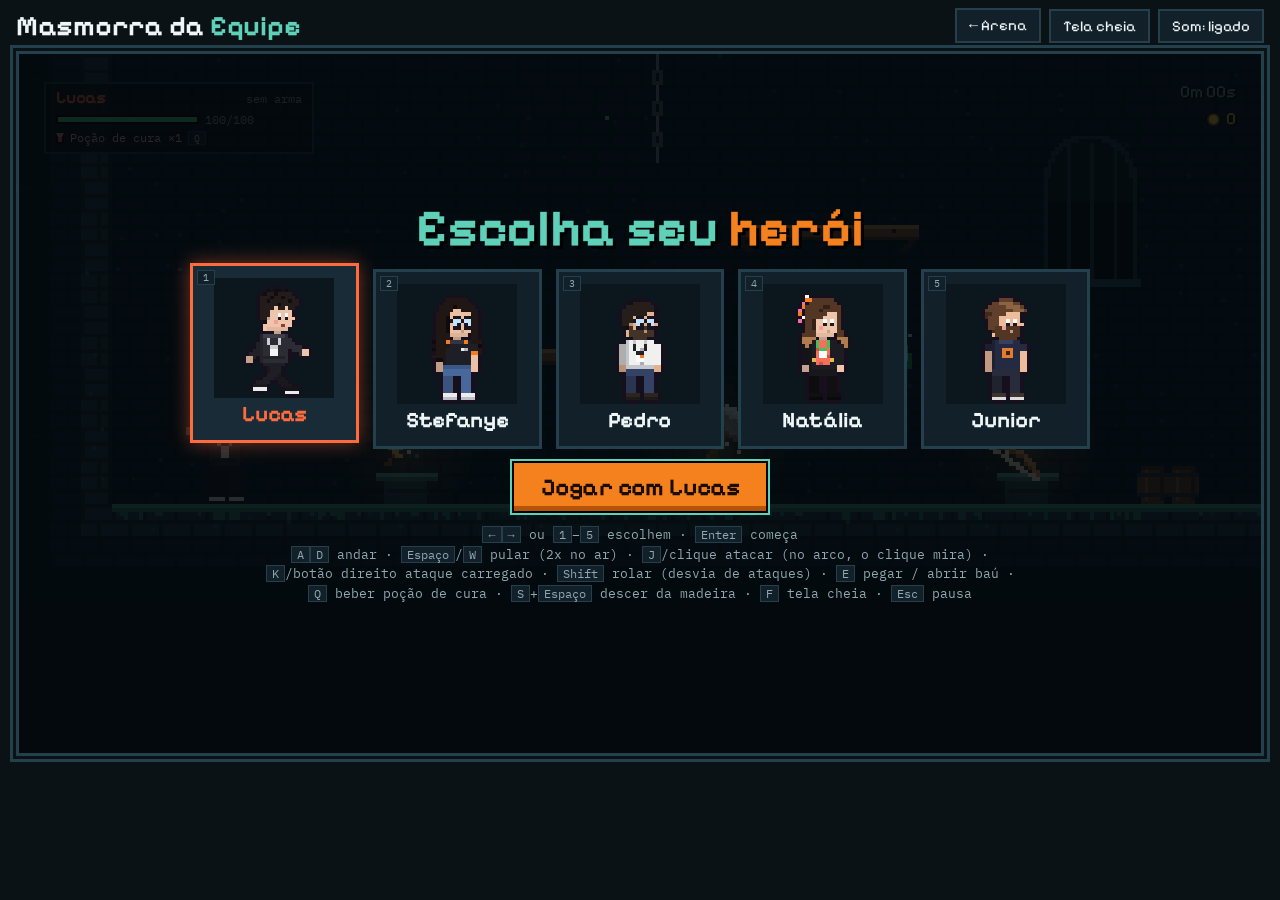
==== deadcells/index.html @ 6c6c20ed "Masmorra: um mapa por bioma e projeto dividido em arquivos - Cada bioma (Masmorra, Lojinha, Esgoto T" ====
<!doctype html>
<html lang="pt-BR">
<head>
<meta charset="utf-8">
<meta name="viewport" content="width=device-width, initial-scale=1">
<title>Masmorra da Equipe</title>
<link rel="stylesheet" href="../shared/fonts.css">
<link rel="stylesheet" href="estilo.css">
</head>
<body>
<div class="wrap">
  <header>
    <h1>Masmorra da <span>Equipe</span></h1>
    <nav>
      <a class="back" href="../arena.html">← Arena</a>
      <button class="icon-btn" id="fs">Tela cheia</button>
      <button class="icon-btn" id="snd" aria-pressed="true">Som: ligado</button>
    </nav>
  </header>

  <div class="stage" id="stage">
    <canvas id="view" width="960" height="540"></canvas>
    <div class="hud" id="hud">
      <div class="plate" id="plate">
        <div class="prow"><b id="hName">Lucas</b><small id="hWeapon">sem arma</small></div>
        <div class="hprow"><div class="php" id="hpBar"><i id="hpFill"></i></div><small id="hpNum">100/100</small></div>
        <div class="pot" id="pot"></div>
      </div>
      <div class="tip" id="tip" hidden><b id="tipName"></b><span id="tipDesc"></span><div class="tstats" id="tipStats"></div><span class="theavy" id="tipHeavy"></span><span class="theavy" id="tipNote"></span><em><kbd>E</kbd> <span id="tipAct">pegar</span></em></div>
      <div class="timer" id="timer">0m 00s</div>
      <div class="testBadge" id="testBadge" hidden>Modo teste</div>
      <div class="scrollPop" id="scrollPop" hidden>
        <b>Pergaminho de Poder</b>
        <span class="sline">Vida máxima +20% <i id="scrollHp"></i></span>
        <span class="sline">Dano ×1,5 <i id="scrollDmg"></i></span>
        <small>o poder é do herói: vale para qualquer arma</small>
      </div>
      <div class="coins" id="coins"><b></b><span id="coinN">0</span></div>
      <div class="overlay" id="titleScreen">
        <h2>Escolha seu <span>herói</span></h2>
        <div class="picks" id="picks"></div>
        <button id="startBtn">Jogar</button>
        <p class="dim pickHint"><kbd>←</kbd><kbd>→</kbd> ou <kbd>1</kbd>–<kbd>5</kbd> escolhem · <kbd>Enter</kbd> começa<br><kbd>A</kbd><kbd>D</kbd> andar · <kbd>Espaço</kbd>/<kbd>W</kbd> pular (2x no ar) · <kbd>J</kbd>/clique atacar (no arco, o clique mira) · <kbd>K</kbd>/botão direito ataque carregado · <kbd>Shift</kbd> rolar (desvia de ataques) · <kbd>E</kbd> pegar / abrir baú · <kbd>Q</kbd> beber poção de cura · <kbd>S</kbd>+<kbd>Espaço</kbd> descer da madeira · <kbd>F</kbd> tela cheia · <kbd>Esc</kbd> pausa</p>
      </div>
      <div class="overlay" id="pauseScreen" hidden>
        <h2>Pausado</h2>
        <div class="row"><button id="resumeBtn">Continuar</button><button class="ghost" id="restartBtn">Recomeçar</button><button class="ghost" id="pauseHeroBtn">Trocar herói</button><button class="ghost test" id="testBtn">Teste</button></div>
        <p class="dim"><kbd>Esc</kbd> volta ao jogo</p>
      </div>
      <div class="overlay" id="testScreen" hidden>
        <h2>Ambiente de <span>teste</span></h2>
        <p class="dim">Escolha para onde ir. Você leva a arma atual e tem moedas infinitas nas lojas.</p>
        <p class="tlabel">Biomas</p>
        <div class="row" id="testBiomes"></div>
        <p class="tlabel">Lojas</p>
        <div class="row" id="testShops"></div>
        <div class="row"><button class="ghost" id="testBackBtn">Voltar</button></div>
        <p class="dim"><kbd>Esc</kbd> volta ao menu</p>
      </div>
      <div class="overlay" id="deadScreen" hidden>
        <h2>Você <span>caiu</span></h2>
        <p class="dim">Os bugs venceram desta vez. Moedas perdidas: <b id="deadCoins">0</b></p>
        <div class="row"><button id="retryBtn">Tentar de novo</button><button class="ghost" id="deadHeroBtn">Trocar herói</button></div>
      </div>
      <div class="overlay" id="winScreen" hidden>
        <h2>Saída <span>encontrada!</span></h2>
        <p class="stats">Tempo: <b id="winTime">0s</b> · Recorde: <b id="winBest">0s</b> · Moedas: <b id="winCoins">0</b></p>
        <p class="dim">Você atravessou a masmorra, passou pela lojinha e saiu do Esgoto Tóxico! Em breve: mais biomas.</p>
        <div class="row"><button id="againBtn">Jogar de novo</button><button class="ghost" id="winHeroBtn">Trocar herói</button></div>
      </div>
    </div>
  </div>
</div>

<!-- scripts comuns (não módulos): todos dividem o mesmo escopo global, então a ordem importa.
     Cada arquivo só usa, ao carregar, o que veio antes; o jogo começa em interface.js, o último. -->
<script src="../shared/herois.js"></script>
<script src="src/jogo/sprites.js"></script>
<script src="src/jogo/armas.js"></script>
<script src="src/motor/tela.js"></script>
<script src="src/motor/som.js"></script>
<script src="src/motor/particulas.js"></script>
<script src="src/motor/mapa.js"></script>
<!-- biomas, na ordem do jogo (é a mesma ordem do menu de teste) -->
<script src="src/biomas/masmorra.js"></script>
<script src="src/biomas/loja.js"></script>
<script src="src/biomas/esgoto.js"></script>
<script src="src/jogo/estado.js"></script>
<script src="src/jogo/heroi.js"></script>
<script src="src/jogo/inimigos.js"></script>
<script src="src/jogo/itens.js"></script>
<script src="src/jogo/mundo.js"></script>
<script src="src/loop.js"></script>
<script src="src/desenho.js"></script>
<script src="src/interface.js"></script>
</body>
</html>
---- shared/fonts.css ----
/* fontes do projeto embutidas em base64: assim funcionam até abrindo o HTML direto (file://) */
@font-face{font-family:'Pixelify Sans';font-style:normal;font-weight:400;font-display:swap;src:url([data-uri]) format('woff2')}
@font-face{font-family:'Pixelify Sans';font-style:normal;font-weight:600;font-display:swap;src:url([data-uri]) format('woff2')}
@font-face{font-family:'Pixelify Sans';font-style:normal;font-weight:700;font-display:swap;src:url([data-uri]) format('woff2')}
@font-face{font-family:'IBM Plex Mono';font-style:normal;font-weight:400;font-display:swap;src:url([data-uri]) format('woff2')}
@font-face{font-family:'IBM Plex Mono';font-style:normal;font-weight:500;font-display:swap;src:url([data-uri]) format('woff2')}
---- deadcells/estilo.css ----
:root{
  color-scheme: dark;
  --bg:#0a1216; --panel:#12202a; --panel2:#182b37; --line:#25404d; --ink:#eef6f7; --dim:#8fa9b0;
  --orange:#f5801e; --teal:#5fd1b8;
  --display:'Pixelify Sans', 'Courier New', monospace;
  --mono:'IBM Plex Mono', ui-monospace, 'Courier New', monospace;
}
*{box-sizing:border-box}
html,body{background:var(--bg);color:var(--ink);margin:0}
body{font-family:var(--mono);font-size:14px;padding:8px 16px 12px}
.wrap{display:flex;flex-direction:column;gap:8px;align-items:center}
header{max-width:min(100%, calc((100dvh - 76px) * 16 / 9));min-width:min(100%,560px);width:100%;display:flex;align-items:center;justify-content:space-between;gap:12px;flex-wrap:wrap}
h1{font-family:var(--display);font-weight:700;font-size:clamp(20px,3vw,28px);line-height:1;margin:0}
h1 span{color:var(--teal)}
header nav{display:flex;gap:8px;align-items:center}
a.back,.icon-btn{font-family:var(--display);font-size:15px;color:var(--ink);background:var(--panel);border:2px solid var(--line);padding:6px 12px;text-decoration:none;cursor:pointer}
.icon-btn[aria-pressed="false"]{color:var(--dim)}
button{font:inherit;color:inherit;cursor:pointer}
button:focus-visible,a:focus-visible{outline:2px solid var(--teal);outline-offset:2px}
.stage{position:relative;width:min(100%, calc((100dvh - 76px) * 16 / 9));border:3px solid var(--line);background:#03080b;box-shadow:0 0 0 3px var(--bg),0 0 0 6px var(--line);line-height:0;overflow:hidden;user-select:none;-webkit-user-select:none}
.stage canvas{width:100%;height:auto;display:block;aspect-ratio:16/9;image-rendering:pixelated;image-rendering:crisp-edges}
.hud{position:absolute;inset:0;pointer-events:none;line-height:1.2;font-family:var(--display)}
.plate{position:absolute;left:2%;top:4%;width:min(34%,270px);background:rgba(5,12,16,.72);border:2px solid var(--line);padding:4px 10px 7px;font-size:clamp(11px,1.7vw,17px)}
.prow{display:flex;justify-content:space-between;align-items:baseline;gap:8px}
/* a barra cresce com a vida máxima: 100 de vida = 58% da largura, até 82% */
.hprow{display:flex;align-items:center;gap:6px;margin-top:4px}
.hprow small{font-family:var(--mono);font-size:.7em;color:var(--dim);font-variant-numeric:tabular-nums;white-space:nowrap}
.php.grow{animation:hpGrow .9s steps(6)}
@keyframes hpGrow{0%,100%{box-shadow:none}30%,70%{box-shadow:0 0 0 2px #a77bff,0 0 10px #a77bff}}
.php{transition:width .8s steps(8);flex:none;height:clamp(5px,1vw,9px);background:#3a1424;border:2px solid #000;position:relative}
.pot{margin-top:4px;font-family:var(--mono);font-size:.68em;color:#ffb3c1;display:flex;align-items:center;gap:6px}
.pot b{display:inline-block;width:.7em;height:.95em;background:#ff4d6d;border:2px solid #000;border-top-width:4px;border-top-color:#c8a26b;border-radius:0 0 3px 3px}
.pot.empty{color:var(--dim)}.pot.empty b{background:#3a1424}
.pot.flash{animation:potFlash .4s steps(4)}
@keyframes potFlash{50%{color:#fff;transform:translateX(3px)}}
.php i{position:absolute;inset:0;background:#4ade80;transform-origin:left;transition:transform .2s steps(5)}
.tip{position:absolute;background:rgba(5,12,16,.93);border:2px solid var(--orange);box-shadow:0 0 0 2px #000;padding:6px 10px 7px;font-family:var(--mono);font-size:clamp(9px,1.1vw,13px);line-height:1.35;width:max-content;max-width:min(46%,320px);display:flex;flex-direction:column;gap:3px;text-align:left}
.tip[hidden]{display:none}
.tip b{font-family:var(--display);font-size:1.35em;color:#ffd23f}
.tip span{color:var(--dim)}
.tstats{display:grid;grid-template-columns:auto auto;gap:1px 12px;justify-content:start}
.tstats i{font-style:normal;color:var(--orange);letter-spacing:1px}
.tip em{font-style:normal}
.tip span.theavy{color:var(--ink)}
.tip span.theavy b{font-family:var(--mono);font-size:1em;color:#ffd23f}
.plate b{color:var(--c)}
.plate small{color:var(--dim);font-family:var(--mono);font-size:.72em;white-space:nowrap;overflow:hidden;text-overflow:ellipsis}
.coins{position:absolute;right:2%;top:calc(4% + 1.6em);font-size:clamp(11px,1.7vw,17px);color:#ffd23f;font-variant-numeric:tabular-nums;text-shadow:2px 2px 0 #000;display:flex;align-items:center;gap:6px}
.coins b{display:inline-block;width:.75em;height:.75em;background:#ffd23f;border:2px solid #7a5a1c;border-radius:50%;box-shadow:0 0 0 1px #000}
.coins.pop{animation:coinPop .25s steps(3)}
@keyframes coinPop{50%{transform:scale(1.25)}}
.timer{position:absolute;right:2%;top:4%;font-size:clamp(11px,1.7vw,17px);color:var(--dim);font-variant-numeric:tabular-nums;text-shadow:2px 2px 0 #000}
.banner{position:absolute;left:50%;top:40%;transform:translate(-50%,-50%);text-align:center;font-size:clamp(20px,4.6vw,44px);font-weight:700;color:var(--teal);text-shadow:3px 3px 0 #000;white-space:nowrap;animation:pop 3.2s steps(32) forwards}
.banner small{display:block;font-size:.4em;color:var(--ink);margin-top:6px}
@keyframes pop{0%{opacity:0;transform:translate(-50%,-40%)}10%,80%{opacity:1;transform:translate(-50%,-50%)}100%{opacity:0;transform:translate(-50%,-60%)}}
.overlay{position:absolute;inset:0;display:flex;flex-direction:column;align-items:center;justify-content:center;gap:clamp(6px,1.4vw,14px);padding:16px;text-align:center;background:rgba(3,8,11,.84);pointer-events:auto;line-height:1.3}
.overlay[hidden]{display:none}
.overlay h2{margin:0;font-size:clamp(22px,5vw,52px);line-height:1;color:var(--teal);text-shadow:3px 3px 0 #000}
.overlay h2 span{color:var(--orange)}
.overlay p{margin:0;font-family:var(--mono);font-size:clamp(10px,1.5vw,15px);max-width:52ch;line-height:1.5}
.overlay p.dim{color:var(--dim)}
.overlay .stats{font-family:var(--display);font-size:clamp(14px,2.6vw,24px)}
.overlay .stats b{color:var(--orange)}
.overlay .row{display:flex;gap:10px;flex-wrap:wrap;justify-content:center}
.overlay button{font-family:var(--display);font-weight:700;font-size:clamp(16px,2.6vw,24px);background:var(--orange);color:#1a0d00;border:none;padding:.35em 1.1em;box-shadow:inset 0 -5px 0 #b45309,0 0 0 2px #000}
.overlay button.ghost{background:var(--panel2);color:var(--ink);box-shadow:inset 0 -5px 0 #071016,0 0 0 2px var(--line)}
.overlay button.test{background:#3b2a52;color:#e9dcff;box-shadow:inset 0 -5px 0 #241634,0 0 0 2px #8b6bc9}
.overlay p.tlabel{font-family:var(--display);color:var(--teal);font-size:clamp(12px,1.8vw,18px);margin-top:.3em}
.testBadge{position:absolute;left:50%;top:3%;transform:translateX(-50%);font-family:var(--display);font-weight:700;font-size:clamp(10px,1.5vw,15px);letter-spacing:.08em;text-transform:uppercase;color:#e9dcff;background:#3b2a52;border:2px solid #8b6bc9;padding:.1em .7em;box-shadow:2px 2px 0 #000;pointer-events:none}
.testBadge[hidden]{display:none}
/* Pergaminho de Poder: papel com as pontas de madeira, salta do baú e some sozinho */
.scrollPop{position:absolute;left:50%;top:44%;transform:translate(-50%,-50%);display:flex;flex-direction:column;align-items:center;gap:.25em;padding:.7em 1.6em .8em;background:#f3e2b3;color:#3a2412;border:3px solid #140a1f;box-shadow:inset 0 3px 0 #fff6d8,inset 0 -4px 0 #c9a96b,4px 4px 0 #000;font-family:var(--display);text-align:center;pointer-events:none;opacity:0}
.scrollPop[hidden]{display:none}
.scrollPop::before,.scrollPop::after{content:"";position:absolute;top:-8px;bottom:-8px;width:10px;background:#8c5a30;border:3px solid #140a1f}
.scrollPop::before{left:-13px}.scrollPop::after{right:-13px}
.scrollPop b{font-size:clamp(15px,2.6vw,26px);color:#5a2fa8}
/* números em fonte comum (a de pixel deixava o 2 e o 5 parecidos com 8) */
.scrollPop .sline{font-family:var(--mono);font-size:clamp(12px,1.8vw,18px);font-weight:700}
.scrollPop .sline i{font-style:normal;font-size:.95em;color:#2f7a22;margin-left:.5em;background:#e6d39c;padding:0 .35em;border:1px solid #c9a96b}
.scrollPop small{font-family:var(--mono);font-size:clamp(9px,1.1vw,12px);color:#6b4a2a}
/* 8 s na tela: ~1 s de salto, fica parado até os 7,4 s e some */
.scrollPop.show{animation:scrollJump 8s forwards}
@keyframes scrollJump{
  0%{opacity:0;transform:translate(-50%,10%) scale(.2,.05) rotate(-10deg)}
  5%{opacity:1;transform:translate(-50%,-70%) scale(1.15,1.15) rotate(3deg)}
  8%{transform:translate(-50%,-45%) scale(.95,1.02) rotate(-1deg)}
  10%{transform:translate(-50%,-52%) scale(1.02,.98) rotate(0)}
  12%,93%{opacity:1;transform:translate(-50%,-50%) scale(1)}
  100%{opacity:0;transform:translate(-50%,-90%) scale(.9)}
}
kbd{font-family:var(--mono);background:var(--panel);border:1px solid var(--line);padding:0 5px;font-size:.9em}
.picks{display:grid;grid-template-columns:repeat(5,minmax(0,1fr));gap:clamp(6px,1.2vw,14px);width:min(100%,900px)}
.overlay button.pick{position:relative;display:flex;flex-direction:column;align-items:center;gap:.25em;padding:clamp(6px,1vw,12px) clamp(4px,.8vw,10px) clamp(8px,1.2vw,14px);background:var(--panel);color:var(--ink);border:3px solid var(--line);box-shadow:none;font-weight:400;font-size:inherit;transition:transform .12s,background .12s}
.overlay button.pick:hover{background:var(--panel2)}
.overlay button.pick[aria-pressed="true"]{border-color:var(--c);background:var(--panel2);transform:translateY(-6px);box-shadow:0 0 18px color-mix(in srgb,var(--c) 45%,transparent)}
.pick canvas{width:100%;max-width:120px;aspect-ratio:1;image-rendering:pixelated;image-rendering:crisp-edges;background:#0b161d}
.pick b{font-family:var(--display);font-weight:700;font-size:clamp(13px,2vw,22px);line-height:1.1}
.pick[aria-pressed="true"] b{color:var(--c)}
.pick small{font-family:var(--mono);font-size:clamp(8px,1vw,12px);color:var(--dim);line-height:1.3}
.pick kbd{position:absolute;top:4px;left:4px;font-size:clamp(8px,.9vw,10px);color:var(--dim)}
.overlay .pickHint{font-size:clamp(9px,1.1vw,13px);max-width:95ch}
:fullscreen.stage,.stage:fullscreen{width:100vw;height:100vh;border:none;box-shadow:none;display:flex;align-items:center;justify-content:center}
.stage:fullscreen canvas{width:min(100vw,calc(100vh * 16 / 9));height:auto}
.stage:fullscreen .hud{inset:auto;width:min(100vw,calc(100vh * 16 / 9));aspect-ratio:16/9}
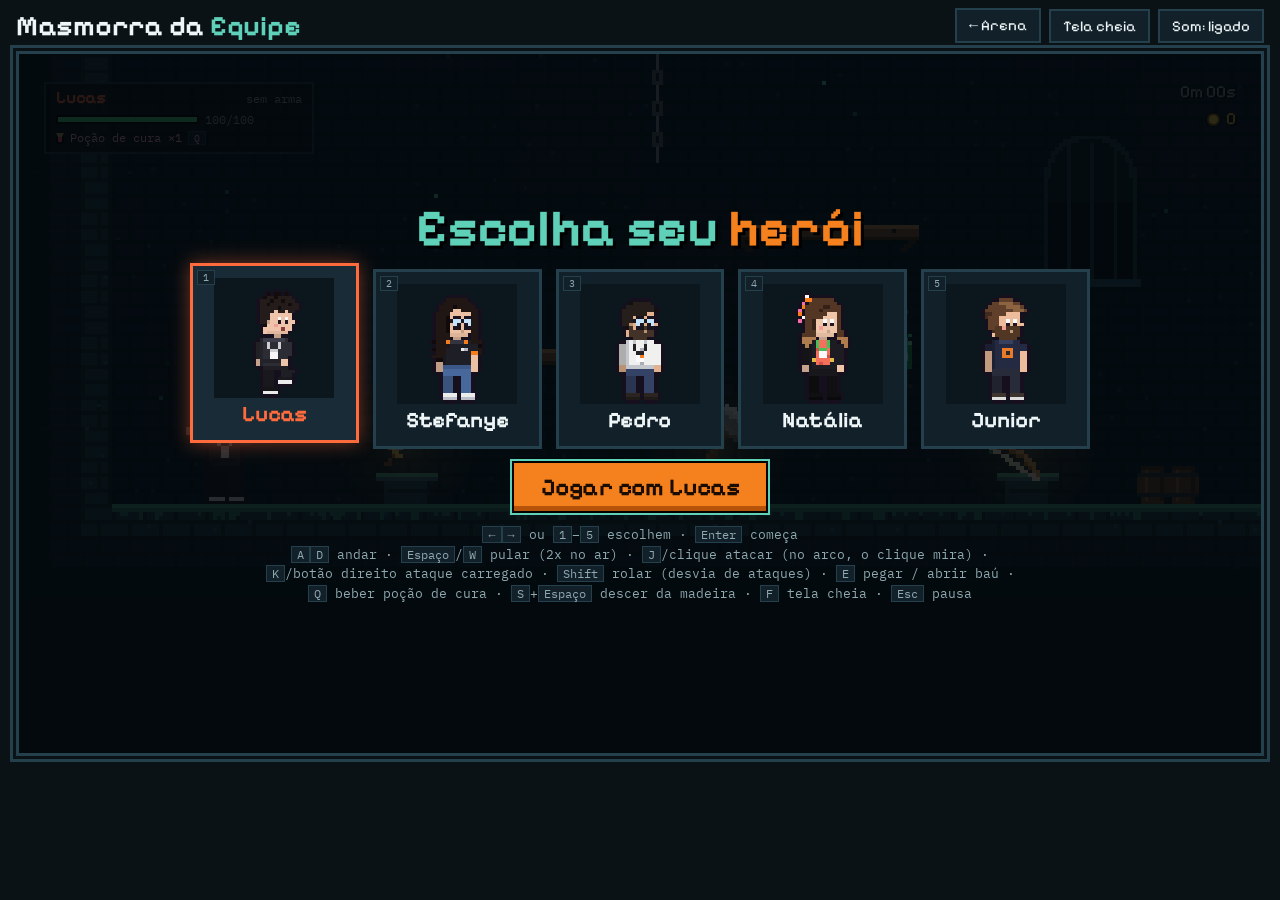
==== commit dbdf52cc: "Masmorra: jogo dividido em fases, com cronômetro e ranking por fase - Fase 1: Masmorra → Esgoto Tóxi" ====
--- a/deadcells/index.html
+++ b/deadcells/index.html
@@ -59,13 +59,16 @@
       </div>
       <div class="overlay" id="deadScreen" hidden>
         <h2>Você <span>caiu</span></h2>
-        <p class="dim">Os bugs venceram desta vez. Moedas perdidas: <b id="deadCoins">0</b></p>
+        <p class="dim">Os bugs venceram desta vez (<span id="deadWhere"></span>). Moedas perdidas: <b id="deadCoins">0</b></p>
+        <p class="dim">Morreu, volta do início: a partida recomeça na Fase 1.</p>
         <div class="row"><button id="retryBtn">Tentar de novo</button><button class="ghost" id="deadHeroBtn">Trocar herói</button></div>
       </div>
       <div class="overlay" id="winScreen" hidden>
-        <h2>Saída <span>encontrada!</span></h2>
-        <p class="stats">Tempo: <b id="winTime">0s</b> · Recorde: <b id="winBest">0s</b> · Moedas: <b id="winCoins">0</b></p>
-        <p class="dim">Você atravessou a masmorra, passou pela lojinha e saiu do Esgoto Tóxico! Em breve: mais biomas.</p>
+        <h2>Fase 1 <span>concluída!</span></h2>
+        <p class="stats">Tempo: <b id="winTime">0s</b> · Moedas: <b id="winCoins">0</b></p>
+        <div class="ranks" id="winRanks"></div>
+        <p class="dim" id="winNote" hidden>Modo teste: estes tempos não entram no ranking.</p>
+        <p class="dim">Em breve: Ossuário, Sala Segura e o primeiro chefe.</p>
         <div class="row"><button id="againBtn">Jogar de novo</button><button class="ghost" id="winHeroBtn">Trocar herói</button></div>
       </div>
     </div>
@@ -83,8 +86,9 @@
 <script src="src/motor/mapa.js"></script>
 <!-- biomas, na ordem do jogo (é a mesma ordem do menu de teste) -->
 <script src="src/biomas/masmorra.js"></script>
+<script src="src/biomas/esgoto.js"></script>
 <script src="src/biomas/loja.js"></script>
-<script src="src/biomas/esgoto.js"></script>
+<script src="src/fases.js"></script>
 <script src="src/jogo/estado.js"></script>
 <script src="src/jogo/heroi.js"></script>
 <script src="src/jogo/inimigos.js"></script>
--- a/deadcells/estilo.css
+++ b/deadcells/estilo.css
@@ -61,6 +61,16 @@
 .overlay p.dim{color:var(--dim)}
 .overlay .stats{font-family:var(--display);font-size:clamp(14px,2.6vw,24px)}
 .overlay .stats b{color:var(--orange)}
+/* ranking local: uma coluna por fase, o tempo desta partida em destaque */
+.ranks{display:flex;gap:clamp(8px,2vw,24px);flex-wrap:wrap;justify-content:center}
+.rank{background:rgba(5,12,16,.72);border:2px solid var(--line);padding:6px 12px 8px;min-width:min(100%,220px)}
+.rank h3{margin:0 0 4px;font-size:clamp(12px,1.8vw,18px);color:var(--teal)}
+.rank ol{list-style:none;margin:0;padding:0;font-family:var(--mono);font-size:clamp(10px,1.3vw,14px)}
+.rank li{display:grid;grid-template-columns:2.2em auto 1fr;gap:10px;text-align:left;padding:1px 4px;font-variant-numeric:tabular-nums}
+.rank li span{color:var(--dim)}
+.rank li i{font-style:normal;color:var(--dim);text-align:right}
+.rank li.me{background:#3a2410;color:#ffd23f;outline:1px solid var(--orange)}
+.rank li.none{display:block;color:var(--dim)}
 .overlay .row{display:flex;gap:10px;flex-wrap:wrap;justify-content:center}
 .overlay button{font-family:var(--display);font-weight:700;font-size:clamp(16px,2.6vw,24px);background:var(--orange);color:#1a0d00;border:none;padding:.35em 1.1em;box-shadow:inset 0 -5px 0 #b45309,0 0 0 2px #000}
 .overlay button.ghost{background:var(--panel2);color:var(--ink);box-shadow:inset 0 -5px 0 #071016,0 0 0 2px var(--line)}
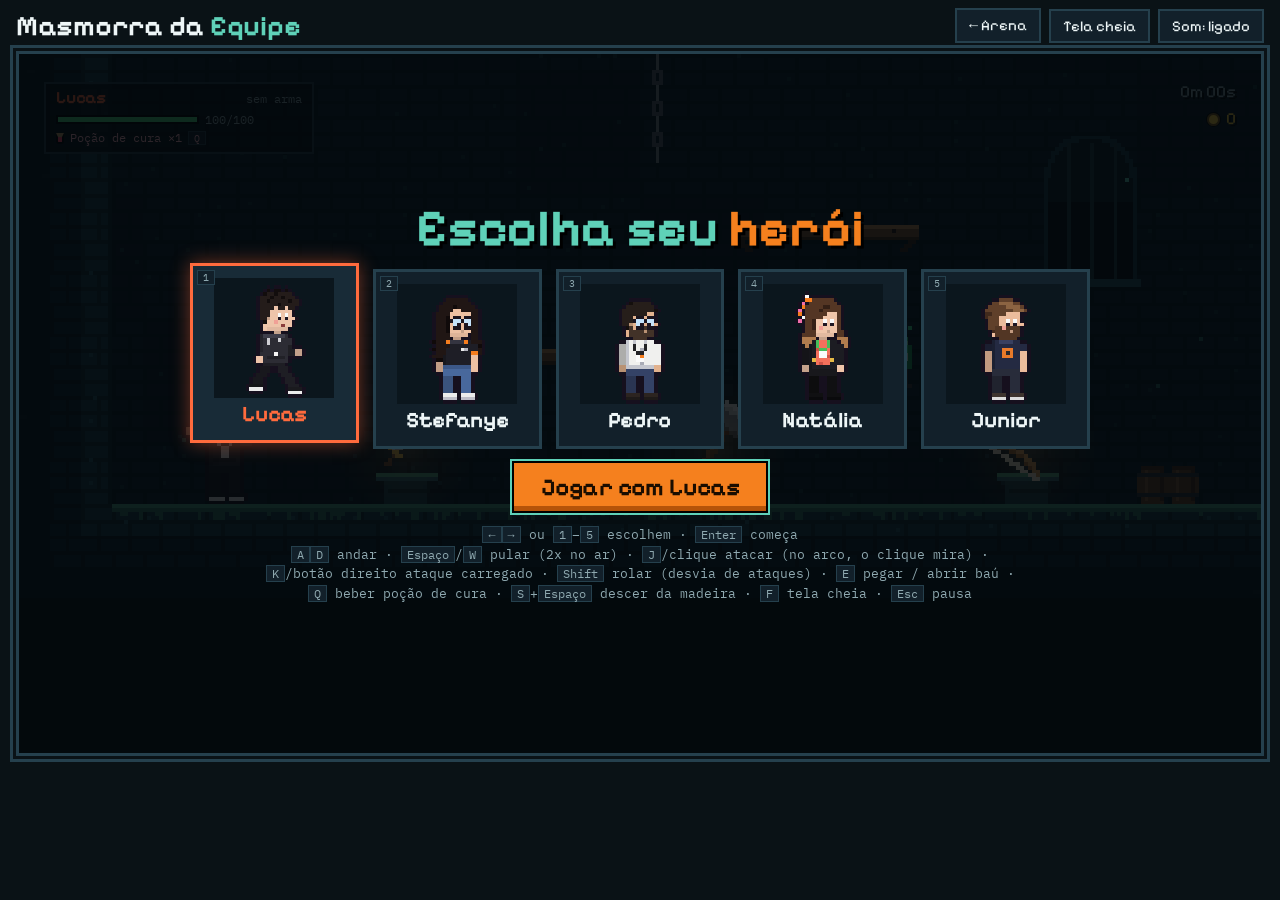
==== commit c13b7ed0: "Masmorra: Esgoto com obstáculos, bioma Ossuário e o pet Alfredão - Esgoto Tóxico refeito do tamanho " ====
--- a/deadcells/index.html
+++ b/deadcells/index.html
@@ -88,11 +88,14 @@
 <script src="src/biomas/masmorra.js"></script>
 <script src="src/biomas/esgoto.js"></script>
 <script src="src/biomas/loja.js"></script>
+<script src="src/biomas/ossuario.js"></script>
 <script src="src/fases.js"></script>
 <script src="src/jogo/estado.js"></script>
 <script src="src/jogo/heroi.js"></script>
 <script src="src/jogo/inimigos.js"></script>
 <script src="src/jogo/itens.js"></script>
+<script src="src/jogo/obstaculos.js"></script>
+<script src="src/jogo/pet.js"></script>
 <script src="src/jogo/mundo.js"></script>
 <script src="src/loop.js"></script>
 <script src="src/desenho.js"></script>
